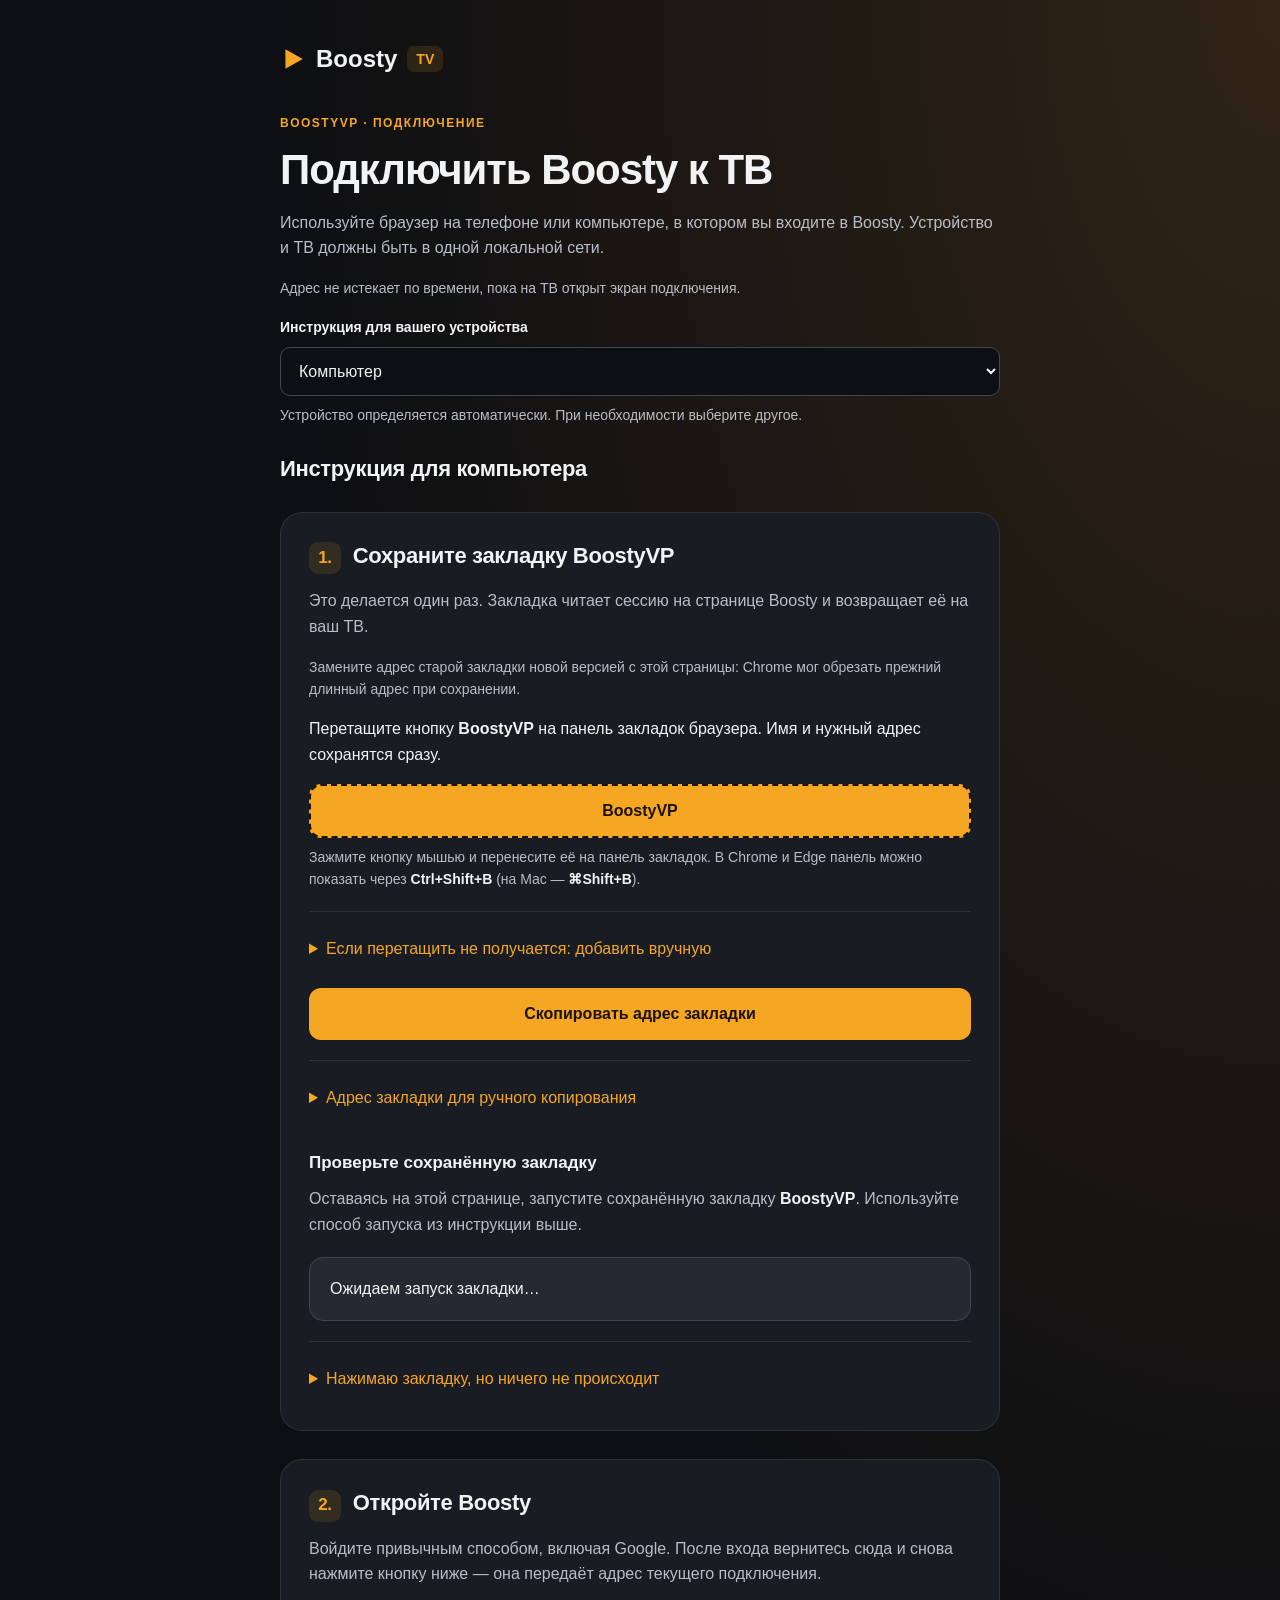
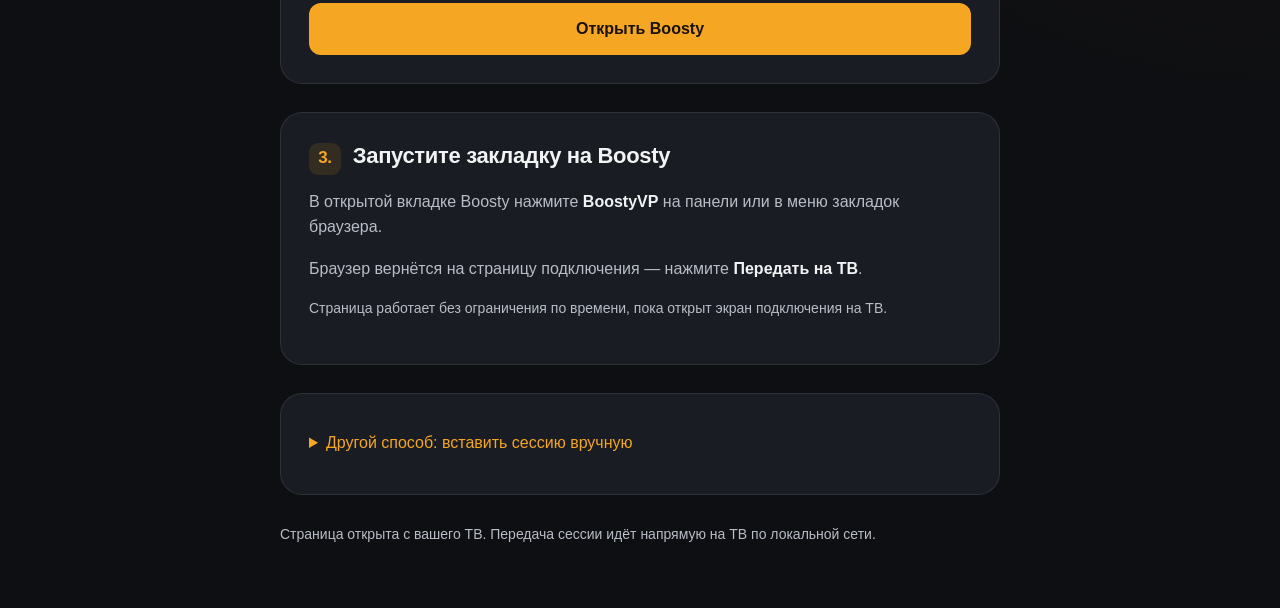
==== core/auth/src/main/resources/pairing/page.html @ 00bee5b1 "Rebrand fork as BoostyVP and document SmartTube-inspired development roadmap" ====
<!DOCTYPE html>
<html lang="ru">
<head>
<meta charset="utf-8">
<meta name="viewport" content="width=device-width, initial-scale=1">
<meta name="referrer" content="no-referrer">
<title>Подключение к BoostyVP</title>
<style>
  :root { color-scheme:dark; --accent:#F5A623; --ink:#1A1206; --bg:#0E0F12;
    --surface:#191C22; --raised:#252931; --text:#F2F3F5; --muted:#B8BDC7; --border:#414752; }
  * { box-sizing:border-box; }
  body { margin:0; padding:40px 24px 48px; background:radial-gradient(ellipse at 100% 0, #302416 0, transparent 55%),var(--bg);
    color:var(--text); font:16px/1.6 -apple-system,BlinkMacSystemFont,"Segoe UI",Roboto,sans-serif; }
  main { max-width:720px; margin:auto; }
  .brand { display:flex; align-items:center; gap:10px; margin-bottom:36px; font-size:24px; font-weight:750; }
  .brand svg { width:26px; height:26px; fill:var(--accent); }
  .brand span { color:var(--accent); background:#F5A6231F; border-radius:7px; padding:2px 9px; font-size:14px; }
  h1 { font-size:clamp(30px,5vw,42px); line-height:1.15; letter-spacing:-.025em; margin:12px 0 16px; }
  h2 { font-size:22px; line-height:1.35; margin:0 0 14px; letter-spacing:-.015em; }
  h3 { font-size:17px; margin:28px 0 10px; }
  p { margin:8px 0 16px; }
  .muted, li { color:var(--muted); }
  .label { color:var(--accent); font-size:12px; font-weight:700; letter-spacing:1.5px; }
  .card { margin:28px 0; background:var(--surface); padding:28px; border:1px solid #41475280; border-radius:22px; }
  .step { display:inline-flex; align-items:center; justify-content:center; min-width:32px; height:32px;
    margin-right:6px; border-radius:9px; background:#F5A6231F; color:var(--accent); font-size:17px; }
  button, .button { display:block; width:100%; min-height:50px; border:1px solid transparent; border-radius:12px;
    padding:14px 20px; background:var(--accent); color:var(--ink); 
    font-family:inherit; font-size:16px; font-weight:700; line-height:1.4; text-align:center;
    text-decoration:none; cursor:pointer; margin:16px 0 0; transition:background .15s, border-color .15s; }
  button:hover:not(:disabled), .button:hover { background:#FFC35D; }
  button:disabled { opacity:.55; cursor:wait; }
  .secondary { color:var(--text); background:var(--raised); border-color:var(--border); }
  .secondary:hover:not(:disabled) { background:#343A45; }
  .bookmark-drag { cursor:grab; border:2px dashed var(--ink); user-select:none; }
  .bookmark-drag:active { cursor:grabbing; }
  textarea, input, select { width:100%; min-height:48px; border:1px solid var(--border); border-radius:10px;
    padding:14px; background:var(--bg); color:var(--text); font:14px/1.5 ui-monospace,monospace; }
  select { font:inherit; cursor:pointer; }
  textarea { resize:vertical; min-height:96px; }
  #bookmark-url { font-size:12px; min-height:80px; }
  label { display:block; margin:16px 0 8px; font-size:14px; font-weight:600; }
  #guide-title { margin-top:28px; }
  details { margin-top:20px; padding-top:16px; border-top:1px solid #41475280; }
  summary { cursor:pointer; color:var(--accent); min-height:44px; padding:8px 0; }
  ol { padding-left:24px; }
  li { padding-left:4px; padding-bottom:12px; }
  b { color:var(--text); }
  code { overflow-wrap:anywhere; color:var(--text); }
  a { color:var(--accent); text-underline-offset:4px; }
  .note { font-size:14px; color:var(--muted); }
  .status { padding:18px 20px; border:1px solid var(--border); border-radius:14px;
    margin:20px 0; background:var(--raised); overflow-wrap:anywhere; }
  .ok { background:#16351F; color:#A1EDB2; border-color:#386548; }
  .err { background:#3A1B1B; color:#FFB3B3; border-color:#824848; }
  :focus-visible { outline:3px solid var(--text); outline-offset:4px; }
  input:focus, textarea:focus, select:focus { border-color:var(--accent); }
  [hidden] { display:none !important; }
  @media (max-width:480px) { body { padding:24px 16px 36px; } .brand { margin-bottom:28px; }
    .card { padding:20px; border-radius:18px; } h2 { font-size:20px; } }
  @media (prefers-reduced-motion:reduce) { *, *::before, *::after { transition:none !important; } }
</style>
</head>
<body>
<main>
  <div class="brand"><svg viewBox="0 0 24 24" aria-hidden="true"><path d="M5 3L21 12L5 21Z"/></svg>Boosty <span>TV</span></div>
  <div class="label">BOOSTYVP · ПОДКЛЮЧЕНИЕ</div>
  <h1>Подключить Boosty к ТВ</h1>
  <p class="muted">Используйте браузер на телефоне или компьютере, в котором вы входите в Boosty.
    Устройство и ТВ должны быть в одной локальной сети.</p>
  <p class="note">Адрес <code id="connection-address"></code> не истекает по времени,
    пока на ТВ открыт экран подключения.</p>

  <section id="review" class="card" hidden>
    <h2>Сессия готова к передаче</h2>
    <p class="muted">Подключить Boosty к вашему телевизору <b id="tv-address"></b>?</p>
    <p class="note">Сессия зашифрована. Токен не нужно копировать или вводить вручную.</p>
    <button id="send-session" type="button">Передать на ТВ</button>
  </section>

  <div id="status" role="status" aria-live="polite" hidden></div>
  <div id="setup">
    <label for="device-guide">Инструкция для вашего устройства</label>
    <select id="device-guide">
      <option value="computer">Компьютер</option>
      <option value="android">Android · Chrome</option>
      <option value="ios">iPhone / iPad</option>
    </select>
    <p class="note">Устройство определяется автоматически. При необходимости выберите другое.</p>
    <h2 id="guide-title">Инструкция для компьютера</h2>

    <section class="card">
      <h2><span class="step">1.</span> Сохраните закладку BoostyVP</h2>
      <p class="muted">Это делается один раз. Закладка читает сессию на странице Boosty и возвращает её на ваш ТВ.</p>
      <p class="note">Замените адрес старой закладки новой версией с этой страницы: Chrome мог обрезать прежний длинный адрес при сохранении.</p>
      <div id="guide-computer">
        <p>Перетащите кнопку <b>BoostyVP</b> на панель закладок браузера.
          Имя и нужный адрес сохранятся сразу.</p>
        <a id="install-bookmark" class="button bookmark-drag" href="%%BROWSER_BOOKMARKLET%%"
          draggable="true" aria-describedby="bookmark-drag-help">BoostyVP</a>
        <p id="bookmark-drag-help" class="note">Зажмите кнопку мышью и перенесите её на панель закладок.
          В Chrome и Edge панель можно показать через <b>Ctrl+Shift+B</b>
          (на Mac — <b>⌘Shift+B</b>).</p>
        <details>
          <summary>Если перетащить не получается: добавить вручную</summary>
          <ol>
            <li>Нажмите кнопку копирования ниже, затем <b>Ctrl+D</b> (на Mac — <b>⌘D</b>).
              Назовите закладку <b>BoostyVP</b> и сохраните её.</li>
            <li>Через меню закладок откройте изменение созданной закладки.
              Замените поле <b>Адрес / URL</b> скопированным кодом целиком и сохраните.</li>
          </ol>
        </details>
      </div>
      <button id="copy-bookmark" type="button">Скопировать адрес закладки</button>
      <details id="bookmark-code">
        <summary>Адрес закладки для ручного копирования</summary>
        <label for="bookmark-url">Вставлять в адрес закладки, не в строку поиска</label>
        <textarea id="bookmark-url" readonly autocapitalize="off" spellcheck="false">%%BROWSER_BOOKMARKLET%%</textarea>
      </details>
      <div id="guide-android" hidden>
        <ol>
          <li>Сохраните любую страницу в закладки через <b>⋮ → ★</b>.</li>
          <li>Откройте изменение закладки. Назовите её <b>BoostyVP</b> и замените её адрес скопированным текстом целиком.</li>
          <li>Вернитесь на открытую страницу. Нажмите адресную строку, введите <b>BoostyVP</b> и нажмите подсказку со <b>звёздочкой</b> и адресом <code>javascript:</code>. Клавиша Enter запускает поиск.</li>
        </ol>
        <p><b>Запускайте через подсказку адресной строки, а не через ⋮ → Закладки.</b> Не открывайте закладку в новой вкладке.</p>
      </div>
      <div id="guide-ios" hidden>
        <ol>
          <li>Сохраните любую страницу в закладки вашего браузера.
            В Safari: <b>Поделиться → Добавить закладку</b>.</li>
          <li>Откройте список закладок, удерживайте созданную закладку и выберите <b>Изменить</b>.</li>
          <li>Назовите её <b>BoostyVP</b>, замените адрес скопированным текстом и сохраните.</li>
          <li>Вернитесь на открытую страницу. Откройте список закладок и выберите <b>BoostyVP</b> в этой же вкладке.</li>
        </ol>
      </div>
      <h3>Проверьте сохранённую закладку</h3>
      <p class="muted">Оставаясь на этой странице, запустите сохранённую закладку <b>BoostyVP</b>.
        Используйте способ запуска из инструкции выше.</p>
      <div id="bookmark-test-status" class="status" role="status" aria-live="polite" tabindex="-1">Ожидаем запуск закладки…</div>
      <details>
        <summary>Нажимаю закладку, но ничего не происходит</summary>
        <ol>
          <li>Вернитесь к открытой странице в браузере. Закладку нужно запускать на ней, в той же вкладке.</li>
          <li>Проверьте адрес сохранённой закладки: он должен начинаться с <code>javascript:</code>. Если там обычный адрес сайта или поисковика, замените адрес скопированным текстом целиком.</li>
        </ol>
      </details>
    </section>

    <section class="card">
      <h2><span class="step">2.</span> Откройте Boosty</h2>
      <p class="muted">Войдите привычным способом, включая Google. После входа вернитесь сюда и снова нажмите кнопку ниже — она передаёт адрес текущего подключения.</p>
      <a id="open-boosty" class="button" href="https://boosty.to/" target="_blank" rel="noopener noreferrer">Открыть Boosty</a>
    </section>

    <section class="card">
      <h2><span class="step">3.</span> Запустите закладку на Boosty</h2>
      <p id="run-computer" class="muted">В открытой вкладке Boosty нажмите <b>BoostyVP</b>
        на панели или в меню закладок браузера.</p>
      <p id="run-android" class="muted" hidden>На странице Boosty нажмите адресную строку,
        введите <b>BoostyVP</b> и выберите подсказку со <b>звёздочкой</b> и адресом
        <code>javascript:</code>. Не нажимайте Enter.</p>
      <p id="run-ios" class="muted" hidden>На странице Boosty откройте список закладок
        вашего браузера и нажмите <b>BoostyVP</b>. Запускайте в текущей вкладке.</p>
      <p class="muted">Браузер вернётся на страницу подключения — нажмите <b>Передать на ТВ</b>.</p>
      <p class="note">Страница работает без ограничения по времени, пока открыт экран подключения на ТВ.</p>
    </section>

    <details class="card">
      <summary>Другой способ: вставить сессию вручную</summary>
      <p class="muted">Если вы уже скопировали сессию старой закладкой или из приложения, вставьте её ниже.</p>
      <p><a href="%%BOOKMARKLET%%">Старая закладка: скопировать сессию</a></p>
      <form id="f" method="POST" action="%%SUBMIT%%">
        <label for="payload">Скопированная сессия</label>
        <textarea id="payload" name="payload" autocomplete="off" autocapitalize="off" spellcheck="false" placeholder="JSON с auth и clientId"></textarea>
        <details>
          <summary>Ввести auth и _clientId отдельно</summary>
          <label for="auth">auth</label>
          <textarea id="auth" name="auth" autocomplete="off" autocapitalize="off" spellcheck="false"></textarea>
          <label for="clientId">_clientId</label>
          <input id="clientId" name="clientId" autocomplete="off" autocapitalize="off" spellcheck="false">
        </details>
        <button id="send-manual" type="submit" class="secondary">Передать вставленную сессию</button>
      </form>
    </details>
  </div>
  <p class="note">Страница открыта с вашего ТВ. Передача сессии идёт напрямую на ТВ по локальной сети.</p>
</main>
<script>%%PAGE_SCRIPT%%</script>
</body>
</html>
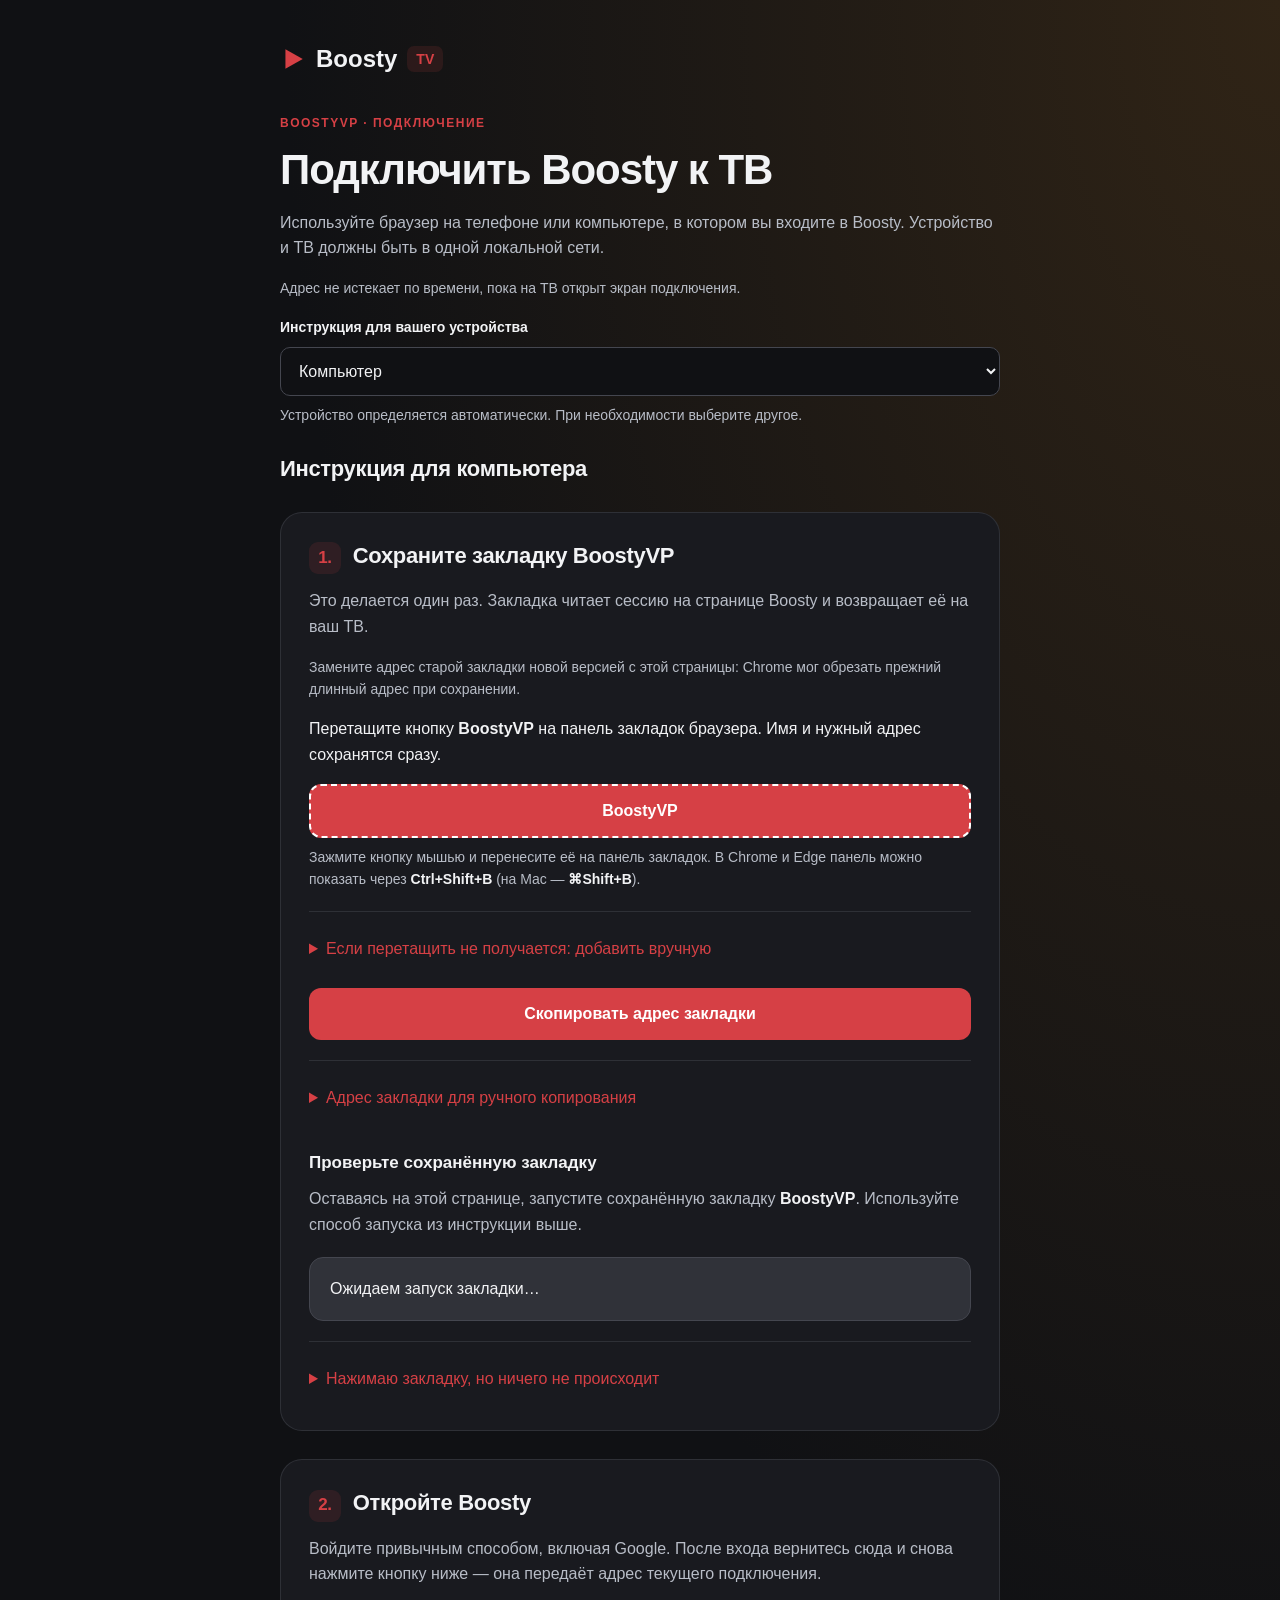
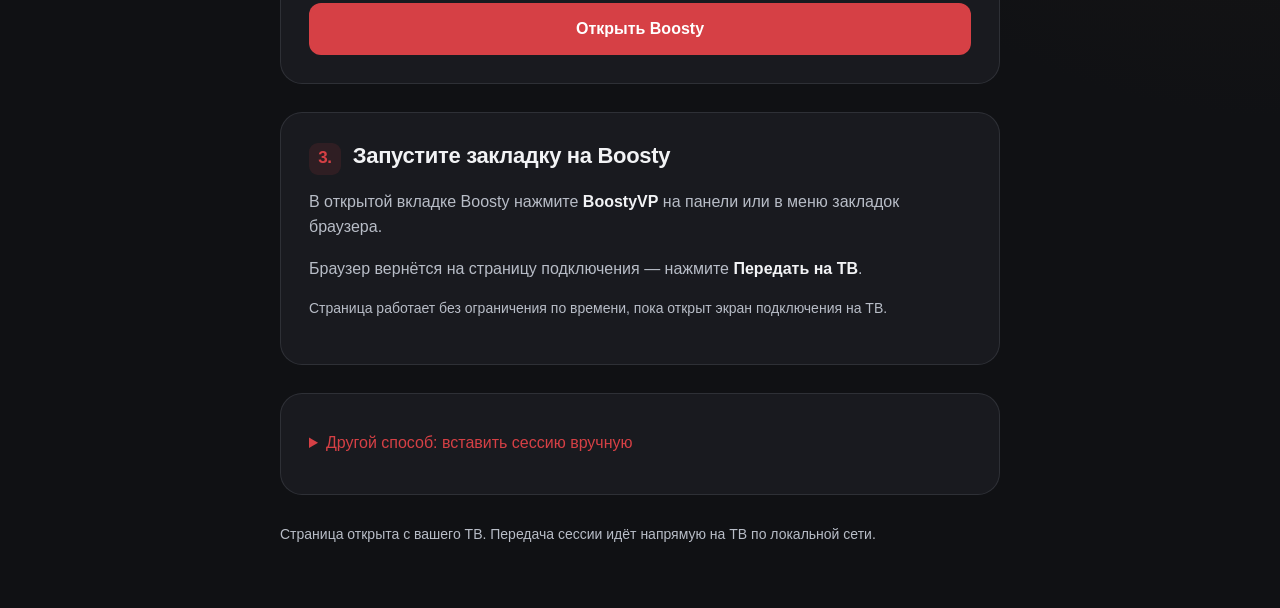
==== commit e33bde8c: "Add dark TV layout and configurable player controls for v0.2.0" ====
--- a/core/auth/src/main/resources/pairing/page.html
+++ b/core/auth/src/main/resources/pairing/page.html
@@ -6,24 +6,24 @@
 <meta name="referrer" content="no-referrer">
 <title>Подключение к BoostyVP</title>
 <style>
-  :root { color-scheme:dark; --accent:#F5A623; --ink:#1A1206; --bg:#0E0F12;
-    --surface:#191C22; --raised:#252931; --text:#F2F3F5; --muted:#B8BDC7; --border:#414752; }
+  :root { color-scheme:dark; --accent:#D64045; --ink:#FFFFFF; --bg:#101114;
+    --surface:#191A1F; --raised:#303239; --text:#F2F3F5; --muted:#B8BDC7; --border:#44464F; }
   * { box-sizing:border-box; }
   body { margin:0; padding:40px 24px 48px; background:radial-gradient(ellipse at 100% 0, #302416 0, transparent 55%),var(--bg);
     color:var(--text); font:16px/1.6 -apple-system,BlinkMacSystemFont,"Segoe UI",Roboto,sans-serif; }
   main { max-width:720px; margin:auto; }
   .brand { display:flex; align-items:center; gap:10px; margin-bottom:36px; font-size:24px; font-weight:750; }
   .brand svg { width:26px; height:26px; fill:var(--accent); }
-  .brand span { color:var(--accent); background:#F5A6231F; border-radius:7px; padding:2px 9px; font-size:14px; }
+  .brand span { color:var(--accent); background:#D640451F; border-radius:7px; padding:2px 9px; font-size:14px; }
   h1 { font-size:clamp(30px,5vw,42px); line-height:1.15; letter-spacing:-.025em; margin:12px 0 16px; }
   h2 { font-size:22px; line-height:1.35; margin:0 0 14px; letter-spacing:-.015em; }
   h3 { font-size:17px; margin:28px 0 10px; }
   p { margin:8px 0 16px; }
   .muted, li { color:var(--muted); }
   .label { color:var(--accent); font-size:12px; font-weight:700; letter-spacing:1.5px; }
-  .card { margin:28px 0; background:var(--surface); padding:28px; border:1px solid #41475280; border-radius:22px; }
+  .card { margin:28px 0; background:var(--surface); padding:28px; border:1px solid #44464F80; border-radius:22px; }
   .step { display:inline-flex; align-items:center; justify-content:center; min-width:32px; height:32px;
-    margin-right:6px; border-radius:9px; background:#F5A6231F; color:var(--accent); font-size:17px; }
+    margin-right:6px; border-radius:9px; background:#D640451F; color:var(--accent); font-size:17px; }
   button, .button { display:block; width:100%; min-height:50px; border:1px solid transparent; border-radius:12px;
     padding:14px 20px; background:var(--accent); color:var(--ink); 
     font-family:inherit; font-size:16px; font-weight:700; line-height:1.4; text-align:center;
@@ -41,7 +41,7 @@
   #bookmark-url { font-size:12px; min-height:80px; }
   label { display:block; margin:16px 0 8px; font-size:14px; font-weight:600; }
   #guide-title { margin-top:28px; }
-  details { margin-top:20px; padding-top:16px; border-top:1px solid #41475280; }
+  details { margin-top:20px; padding-top:16px; border-top:1px solid #44464F80; }
   summary { cursor:pointer; color:var(--accent); min-height:44px; padding:8px 0; }
   ol { padding-left:24px; }
   li { padding-left:4px; padding-bottom:12px; }
